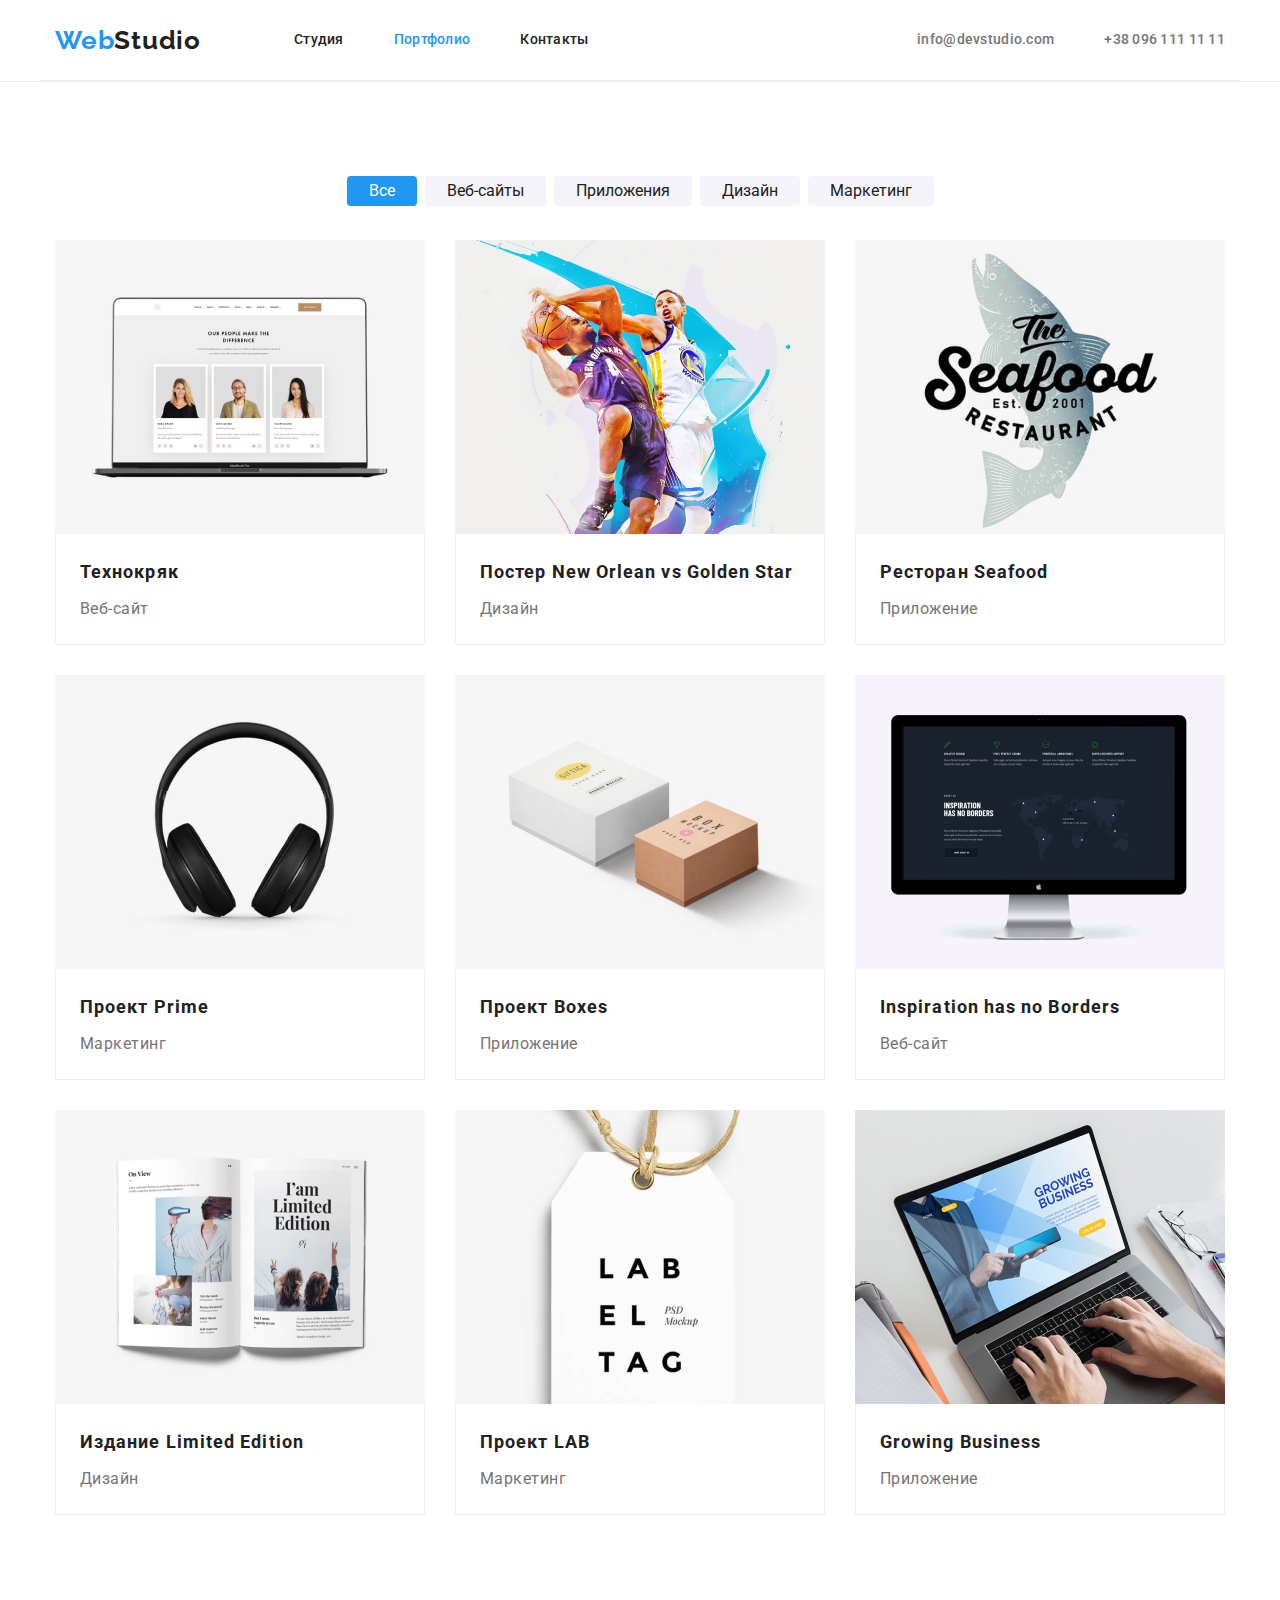
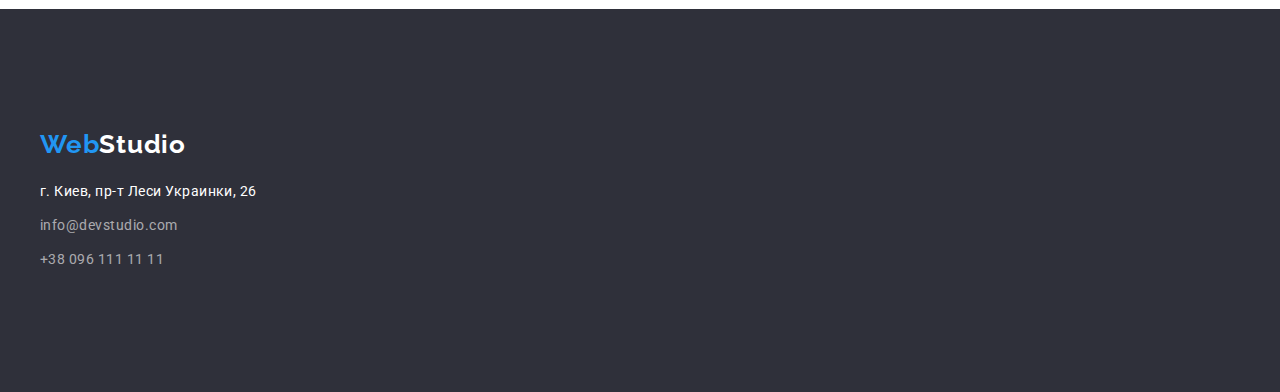
==== portfolio.html @ 36cd6cec "Initial commit" ====
<!DOCTYPE html>
<html lang="ru">

<head>
    <meta charset="UTF-8">
    <meta http-equiv="X-UA-Compatible" content="IE=edge">
    <meta name="viewport" content="width=device-width, initial-scale=1.0">
    <title>Webstudio</title>
    <link rel="stylesheet" href="https://cdn.jsdelivr.net/npm/modern-normalize@1.1.0/modern-normalize.min.css">
    <link rel="stylesheet" href="./css/styles.css">
    <link rel="preconnect" href="https://fonts.googleapis.com">
    <link rel="preconnect" href="https://fonts.gstatic.com" crossorigin>
    <link
        href="https://fonts.googleapis.com/css2?family=Raleway:wght@700&family=Roboto:wght@400;500;700;900&display=swap"
        rel="stylesheet">
</head>

<body class="body">

    <!-- header -->
    <header class="header">
        <div class="header container">
            <a class="logo header-logo-link" href="./index.html">Web<span class="span-h">Studio</span></a>
            <nav class="site-nav">
                <ul class="nav-list">
                    <li class="nav-item">
                        <a class="nav-link header-link" href="./index.html">Студия</a>
                    </li>
                    <li class="nav-item">
                        <a class="nav-link header-link current" href="./portfolio.html">Портфолио</a>
                    </li>
                    <li class="nav-item">
                        <a class="nav-link header-link" href="">Контакты</a>
                    </li>
                </ul>
            </nav>
            <ul class="contact-list">
                <li class="contact-item">
                    <a class="contact-link header-link" href="mailto:info@devstudio.com">info@devstudio.com</a>
                </li>
                <li class="contact-item">
                    <a class="contact-link header-link" href="tel:+380961111111">+38 096 111 11 11</a>
                </li>
            </ul>
        </div>
    </header>

    <!-- main -->
    <main class="main">

        <section class="section">
            <div class="container">
                <h1 class="visually-hidden">Портфолио</h1>
                <!-- Filters -->
                <ul class="filters-list">
                    <li class="filter-item">
                        <button class="filter-btn active" type="button">
                            <span class="pointer">Все</span>
                        </button>
                    </li>
                    <li class="filter-item">
                        <button class="filter-btn" type="button">
                            <span class="pointer">Веб-сайты</span>
                        </button>
                    </li>
                    <li class="filter-item">
                        <button class="filter-btn" type="button">
                            <span class="pointer">Приложения</span>
                        </button>
                    </li>
                    <li class="filter-item">
                        <button class="filter-btn" type="button">
                            <span class="pointer">Дизайн</span>
                        </button>
                    </li>
                    <li class="filter-item">
                        <button class="filter-btn" type="button">
                            <span class="pointer">Маркетинг</span>
                        </button>
                    </li>
                </ul>

                <!-- Projects -->
                <ul class="project-list">
                    <li class="project-item">
                        <a href="">
                            <img class="project-img" src="./images/Portfolio/Projects/img-2.1.jpg"
                                alt="Веб-сайт Технокряк" width="370" height="294">
                            <div class="card-content">
                                <h2 class="title-project">Технокряк</h2>
                                <p class="text-project">Веб-сайт</p>
                            </div>
                        </a>
                    </li>
                    <li class="project-item">
                        <a href="">
                            <img class="project-img" src="./images/Portfolio/Projects/img-2.2.jpg"
                                alt="Дизайн постер New Orlean vs Golden Star" width="370" height="294">
                            <div class="card-content">
                                <h2 class="title-project">Постер <span lang="en">New Orlean vs Golden Star</span></h2>
                                <p class="text-project">Дизайн</p>
                            </div>
                        </a>

                    </li>
                    <li class="project-item">
                        <a href="">
                            <img class="project-img" src="./images/Portfolio/Projects/img-2.3.jpg"
                                alt="Приложение ресторан Seafood" width="370" height="294">
                            <div class="card-content">
                                <h2 class="title-project">Ресторан <span lang="en">Seafood</span></h2>
                                <p class="text-project">Приложение</p>
                            </div>
                        </a>

                    </li>
                    <li class="project-item">
                        <a href="">
                            <img class="project-img" src="./images/Portfolio/Projects/img-2.4.jpg"
                                alt="Маркетинг проект Prime" width="370" height="294">
                            <div class="card-content">
                                <h2 class="title-project">Проект <span lang="en">Prime</span></h2>
                                <p class="text-project">Маркетинг</p>
                            </div>
                        </a>

                    </li>
                    <li class="project-item">
                        <a href="">
                            <img class="project-img" src="./images/Portfolio/Projects/img-2.5.jpg"
                                alt="Приложение проект Boxes" width="370" height="294">
                            <div class="card-content">
                                <h2 class="title-project">Проект <span lang="en">Boxes</span></h2>
                                <p class="text-project">Приложение</p>
                            </div>
                        </a>

                    </li>
                    <li class="project-item">
                        <a href="">
                            <img class="project-img" src="./images/Portfolio/Projects/img-2.6.jpg"
                                alt="Веб-сайт Inspiration has no Borders" width="370" height="294">
                            <div class="card-content">
                                <h2 class="title-project"><span lang="en">Inspiration has no Borders</span></h2>
                                <p class="text-project">Веб-сайт</p>
                            </div>
                        </a>

                    </li>
                    <li class="project-item">
                        <a href="">
                            <img class="project-img" src="./images/Portfolio/Projects/img-2.7.jpg"
                                alt="Дизайн издание Limited Edition" width="370" height="294">
                            <div class="card-content">
                                <h2 class="title-project">Издание <span lang="en">Limited Edition</span></h2>
                                <p class="text-project">Дизайн</p>
                            </div>
                        </a>

                    </li>
                    <li class="project-item">
                        <a href="">
                            <img class="project-img" src="./images/Portfolio/Projects/img-2.8.jpg"
                                alt="Маркетинг проект LAB" width="370" height="294">
                            <div class="card-content">
                                <h2 class="title-project">Проект <span lang="en">LAB</span></h2>
                                <p class="text-project">Маркетинг</p>
                            </div>
                        </a>

                    </li>
                    <li class="project-item">
                        <a href="">
                            <img class="project-img" src="./images/Portfolio/Projects/img-2.9.jpg"
                                alt="Приложение Growing Business" width="370" height="294">
                            <div class="card-content">
                                <h2 class="title-project"><span lang="en">Growing Business</span></h2>
                                <p class="text-project">Приложение</p>
                            </div>
                        </a>

                    </li>
                </ul>
            </div>
        </section>

    </main>

    <!-- footer -->
    <footer class="footer">
        <div class="footer container">
            <a class="logo footer-logo-link" href="./index.html">Web<span class="span-f">Studio</span></a>
            <address class="address">
                <ul>
                    <li class="footer-address-list">
                        <a class="footer-link gps" href="https://goo.gl/maps/1aV7GLh5moSTKQaL6" target="_blank"
                            rel="noopener noreferrer">г. Киев,
                            пр-т Леси Украинки, 26</a>
                    </li>
                    <li class="footer-address-list">
                        <a class="footer-link" href="mailto:info@devstudio.com">info@devstudio.com</a>
                    </li>
                    <li class="footer-address-list">
                        <a class="footer-link" href="tel:+380961111111">+38 096 111 11 11</a>
                    </li>
                </ul>
            </address>
        </div>
    </footer>
</body>

</html>
---- css/styles.css ----
html {
    box-sizing: border-box;
}

*,
*::before,
*::after {
    box-sizing: inherit;
}


h1,
h2,
h3,
h4,
h5,
h6,
p,
ul {
    margin: 0;
    padding: 0;
}

img {
    display: block;
    max-width: 100%;
    height: auto;
}

a {text-decoration: none;}
ul {list-style: none;}
button {border: none;}


:root {
    --main-text-color: #212121;
    --main-2-text-color: #757575;
    --accent-color: #2196F3;
    --white-color: #FFFFFF;
    --bg-hd-ft-color: #2F303A;
    --bg-accent-color: #F5F4FA;
}

body {
    font-family: 'Roboto';
    font-style: normal;
    letter-spacing: 0.03em;
    color: var(--main-text-color);
    background-color: var(--white-color)
}


.section {
    padding-top: 94px;
    padding-bottom: 94px;
}
.container {
    margin-left: auto;
    margin-right: auto;
    padding-left: 15px;
    padding-right: 15px;
    width: 1200px;
}
.header.container {
    display: flex;
    align-items: center;
}


.pointer {
    cursor: pointer;
}

.visually-hidden {
    position: absolute;
    width: 1px;
    height: 1px;
    margin: -1px;
    border: 0;
    padding: 0;

    white-space: nowrap;
    clip-path: inset(100%);
    clip: rect(0 0 0 0);
    overflow: hidden;
}

/* ! HEADER ! */
.header {
    border-bottom: 1px solid #ECECEC;
}
.header-link {
    padding-top: 32px;
    padding-bottom: 32px;
}

/* LOGO */

.logo {
    font-family: 'Raleway';
    font-weight: 700;
        font-size: 26px;
        line-height: 1.19;
        letter-spacing: 0.03em;
        color: var(--accent-color)
}
.header-logo-link {
    margin-right: 93px;
}
.footer-logo-link {
    display: inline-block;
    margin-bottom: 20px;
}
.logo .span-h {
    color: var(--main-text-color);
}
.logo .span-f {
    color: var(--white-color);
}


/* NAV */

.nav-item:not(:last-child) {
    margin-right: 50px;
}

.nav-list {
    display: flex;
    padding: 0;
}

.contact-item:not(:last-child) {
    margin-right: 50px;
}

.contact-list {
    display: flex;
    margin-left: auto;
}
.nav-link {
    display: block;
    font-weight: 500;
    font-size: 14px;
    line-height: 1.14;
    letter-spacing: 0.02em;
    color: var(--main-text-color);
    padding: 32px 0;
}
.contact-link {
    display: block;
    font-weight: 500;
    font-size: 14px;
    line-height: 1.14;
    letter-spacing: 0.02em;
    color: var(--main-2-text-color);
    padding: 32px 0;
}

/* HOVER AND FOCUS IN HEADER */

.header .site-nav .nav-link:hover,
.header .site-nav .nav-link:focus {
    color: var(--accent-color)
}

.header .contact-link:hover,
.header .contact-link:focus {
    color:var(--accent-color)
}

/* COLOR <a> IN HEADER */
.nav-link.current {
    color: var(--accent-color);
}


/* INDEX-MAIN */

/* SECTION-1 */

.hero.section {
    padding: 200px 0;
    background-color: var(--bg-hd-ft-color);
}
.title-hero {
    max-width: 696px;
    margin-left: auto;
    margin-right: auto;
    margin-bottom: 30px;
    font-weight: 900;
    font-size: 44px;
    line-height: 1.36;
    text-align: center;
    letter-spacing: 0.06em;
    color: var(--white-color);
}
.button-hero {
    display: block;
    margin-left: auto;
    margin-right: auto;
    padding: 0;
    font-weight: 700;
    font-size: 16px;
    line-height: 1.87;
    letter-spacing: 0.06em;
    color: var(--white-color);
    background-color: var(--accent-color);
    border-radius: 4px;
}

.pointer.hero-btn {
    display: inline-block;
    padding: 10px 32px;
}

/* SECTION-2 */

.title-benefit {
    margin-bottom: 10px;
    font-size: 14px;
    line-height: 1.14;
}
.text-benefit {
    font-size: 14px;
    line-height: 1.71;
    color: var(--main-2-text-color);
}
.benefits-list {
    display: flex;
}
.benefit-item {
    max-width: 270px;
}
.benefit-item:not(:last-child) {
    margin-right: 30px;
}

/* SECTION-3 */

.section.portfolio {
    padding-top: 0;
}
.section-title {
    text-align: center;
    margin-bottom: 50px;
    font-size: 36px;
    line-height: 1.16;
}
.portfolio-list {
    display: flex;
}
.portfolio-item:not(:last-child) {
    margin-right: 30px;
}

/* SECTION-4 */

.section-team {
    background-color: var(--bg-accent-color);
}
.team-list {
    display: flex;
}
.team-card {
    background-color: var(--white-color);;
    box-shadow: 0px 1px 3px rgba(0, 0, 0, 0.12), 0px 1px 1px rgba(0, 0, 0, 0.14), 0px 2px 1px rgba(0, 0, 0, 0.2);
    border-radius: 0px 0px 4px 4px;
}
.team-card:not(:last-child) {
    margin-right: 30px;
}
.card-tumb {
    padding: 30px 0;
}
.title-card {
    margin-bottom: 10px;
    font-weight: 500;
    font-size: 16px;
    line-height: 1.18;
    text-align: center;
}
.text-card {
    font-size: 16px;
    line-height: 1.18;
    text-align: center;
    color: var(--main-2-text-color);
}

/* PORTFOLIO-MAIN */
                                                              
/* FILTERS */

.filters-list {
    display: flex;
    justify-content: center;
    margin-bottom: 34px;
}
.filter-item:not(:last-child) {
    margin-right: 8px;
}

.filter-btn:hover,
.filter-btn:focus {
    color: var(--white-color);
    background-color: var(--accent-color);
}
.filter-btn {
    border-radius: 4px;
    padding: 6px 22px;
    color: var(--main-text-color);
    background: var(--bg-accent-color);
}
.filter-btn.active {
    color: var(--white-color);
    background-color: var(--accent-color);
}

/* PROJECTS */

.project-list {
    display: flex;
    flex-wrap: wrap;
}
.project-item {
    margin-right: 30px;
    margin-bottom: 30px;
    flex-basis: calc((100% - 60px) / 3);
}
.project-item:nth-of-type(3n) {
    margin: 0;
}
.project-item:nth-last-child(-n + 3) {
    margin-bottom: 0;
}
.card-content {
    padding: 20px 24px;
    border-right: 1px solid rgba(238, 238, 238, 1);
    border-bottom: 1px solid rgba(238, 238, 238, 1);
    border-left: 1px solid rgba(238, 238, 238, 1);
}
.title-project {
    margin-bottom: 4px;
        font-size: 18px;
        line-height: 2;
        letter-spacing: 0.06em;
        color: var(--main-text-color);
}
.text-project {
        font-size: 16px;
        line-height: 1.87;
        color: var(--main-2-text-color);
}

/* ! FOOTER ! */

.footer {
    padding: 60px 0;
    background-color: var(--bg-hd-ft-color);
}

.footer-link.gps {
    font-weight: 400;
        font-size: 14px;
        line-height: 1.71;
        color: var(--white-color)
}
.footer-link {
        font-size: 14px;
        line-height: 1.71;
        color: rgba(255, 255, 255, 0.6);
}
.footer-address-list:not(:last-child) {
    margin-bottom: 10px;
}
.address .footer-link:hover,
.address .footer-link:focus {
    color:var(--accent-color)
}
.address .footer-link:hover,
.address .footer-link:focus {
    color:var(--accent-color)
}
.address {
    font-style: normal;
}
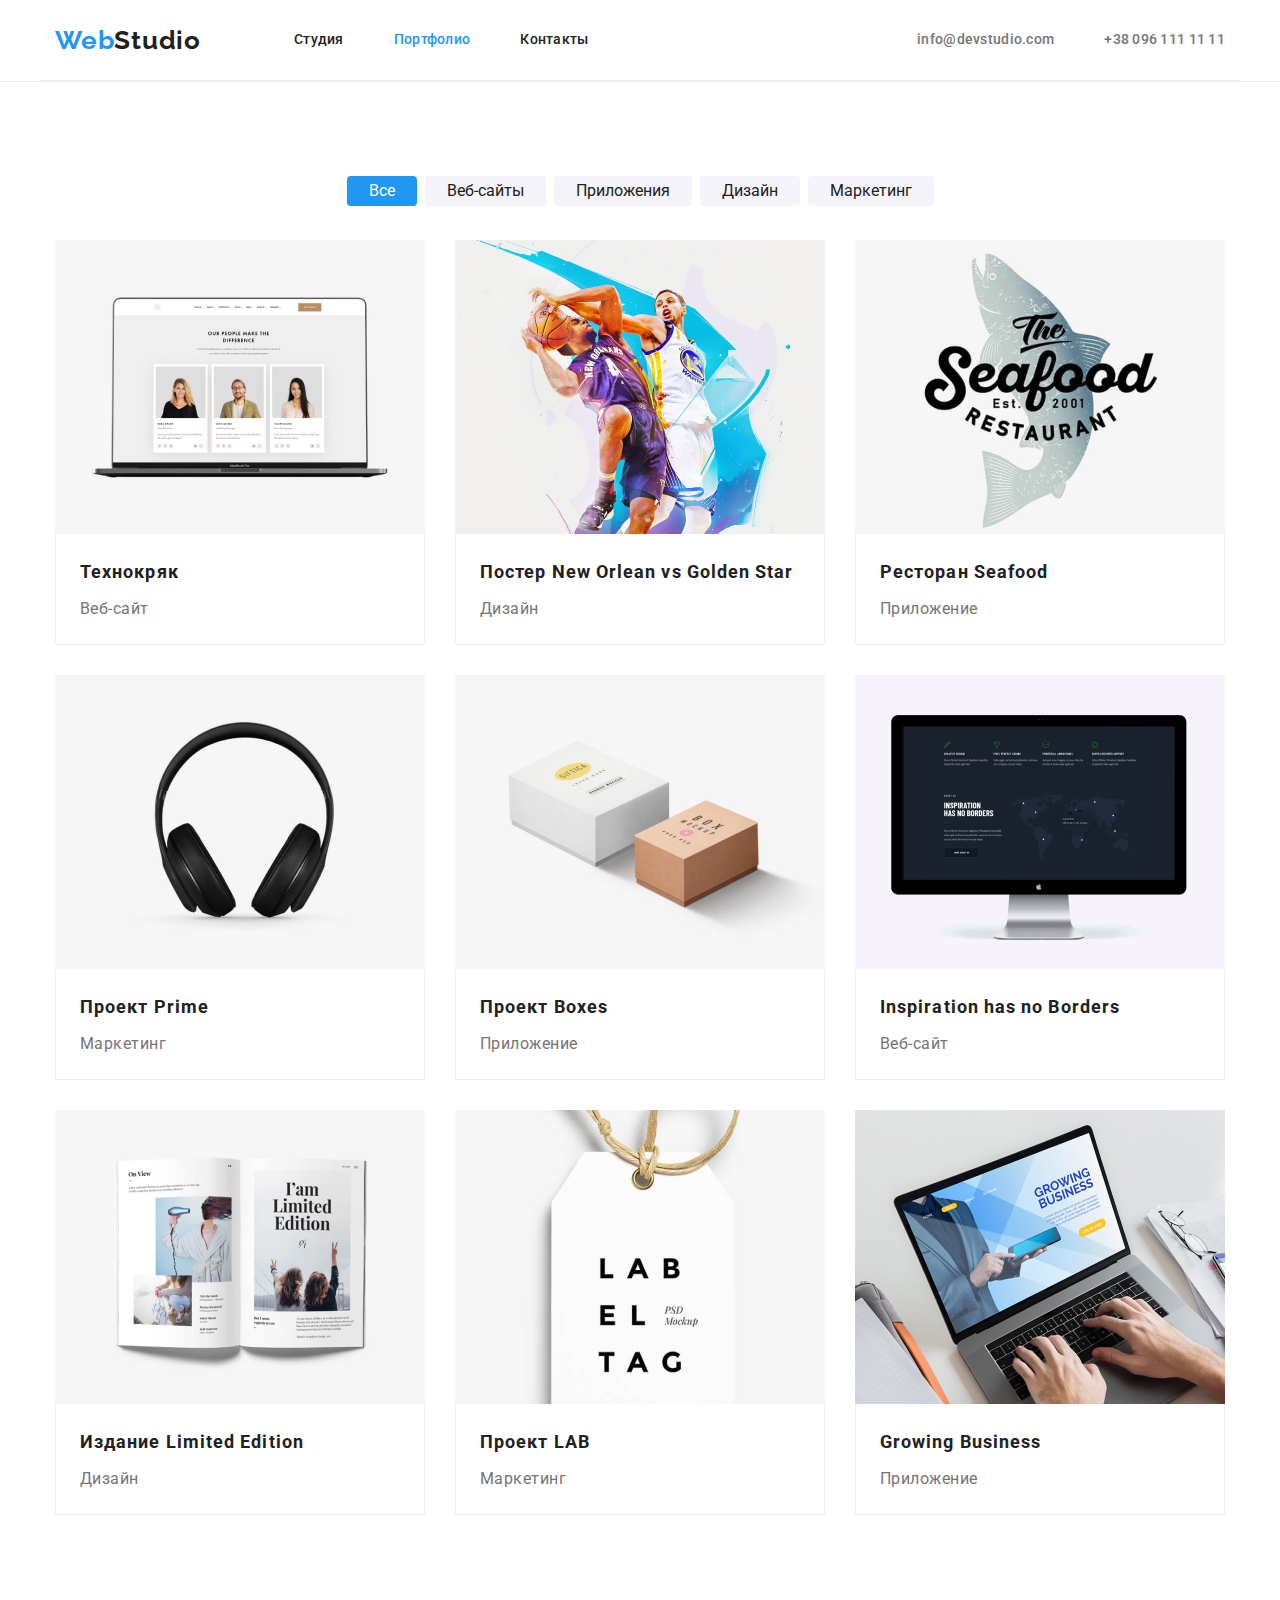
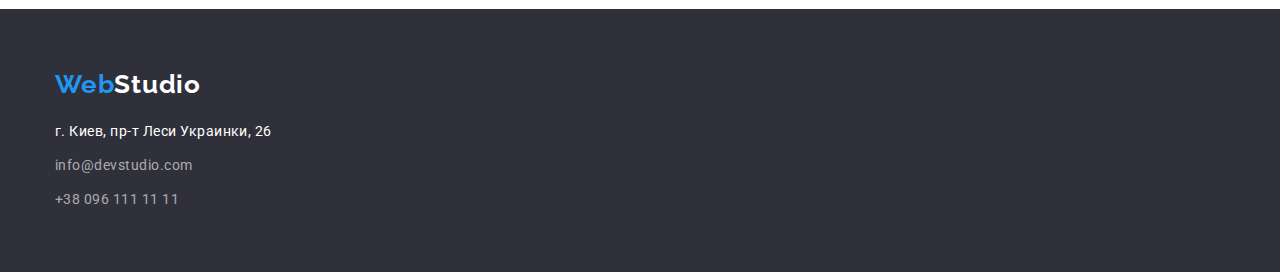
==== commit 5e35b46b: "adds sprite and icons" ====
--- a/portfolio.html
+++ b/portfolio.html
@@ -188,7 +188,7 @@
 
     <!-- footer -->
     <footer class="footer">
-        <div class="footer container">
+        <div class="container">
             <a class="logo footer-logo-link" href="./index.html">Web<span class="span-f">Studio</span></a>
             <address class="address">
                 <ul>
--- a/css/styles.css
+++ b/css/styles.css
@@ -8,6 +8,14 @@
     box-sizing: inherit;
 }
 
+:root {
+    --main-text-color: #212121;
+    --main-2-text-color: #757575;
+    --accent-color: #2196F3;
+    --white-color: #FFFFFF;
+    --bg-hd-ft-color: #2F303A;
+    --bg-accent-color: #F5F4FA;
+}
 
 h1,
 h2,
@@ -31,16 +39,6 @@
 ul {list-style: none;}
 button {border: none;}
 
-
-:root {
-    --main-text-color: #212121;
-    --main-2-text-color: #757575;
-    --accent-color: #2196F3;
-    --white-color: #FFFFFF;
-    --bg-hd-ft-color: #2F303A;
-    --bg-accent-color: #F5F4FA;
-}
-
 body {
     font-family: 'Roboto';
     font-style: normal;
@@ -49,11 +47,11 @@
     background-color: var(--white-color)
 }
 
-
 .section {
     padding-top: 94px;
     padding-bottom: 94px;
 }
+
 .container {
     margin-left: auto;
     margin-right: auto;
@@ -61,11 +59,11 @@
     padding-right: 15px;
     width: 1200px;
 }
+
 .header.container {
     display: flex;
     align-items: center;
 }
-
 
 .pointer {
     cursor: pointer;
@@ -86,9 +84,11 @@
 }
 
 /* ! HEADER ! */
+
 .header {
     border-bottom: 1px solid #ECECEC;
 }
+
 .header-link {
     padding-top: 32px;
     padding-bottom: 32px;
@@ -104,16 +104,20 @@
         letter-spacing: 0.03em;
         color: var(--accent-color)
 }
+
 .header-logo-link {
     margin-right: 93px;
 }
+
 .footer-logo-link {
     display: inline-block;
     margin-bottom: 20px;
 }
+
 .logo .span-h {
     color: var(--main-text-color);
 }
+
 .logo .span-f {
     color: var(--white-color);
 }
@@ -138,6 +142,7 @@
     display: flex;
     margin-left: auto;
 }
+
 .nav-link {
     display: block;
     font-weight: 500;
@@ -147,14 +152,24 @@
     color: var(--main-text-color);
     padding: 32px 0;
 }
+
 .contact-link {
-    display: block;
+    display: flex;
     font-weight: 500;
     font-size: 14px;
     line-height: 1.14;
     letter-spacing: 0.02em;
     color: var(--main-2-text-color);
     padding: 32px 0;
+    align-items: center;
+}
+
+.contact-link.header-link:focus .header-icon {
+    color: var(--accent-color);
+}
+
+.header-icon {
+    margin-right: 10px;
 }
 
 /* HOVER AND FOCUS IN HEADER */
@@ -180,9 +195,17 @@
 /* SECTION-1 */
 
 .hero.section {
+    max-width: 1600px;
+    margin-left: auto;
+    margin-right: auto;
     padding: 200px 0;
     background-color: var(--bg-hd-ft-color);
-}
+    background-image: linear-gradient(rgba(47, 48, 58, 0.4), rgba(47, 48, 58, 0.4)), url(../images/Stydio/Hero/bg-Img.jpg);
+    background-repeat: no-repeat;
+    background-position: center;
+    background-size: cover;
+}
+
 .title-hero {
     max-width: 696px;
     margin-left: auto;
@@ -195,6 +218,7 @@
     letter-spacing: 0.06em;
     color: var(--white-color);
 }
+
 .button-hero {
     display: block;
     margin-left: auto;
@@ -212,6 +236,7 @@
 .pointer.hero-btn {
     display: inline-block;
     padding: 10px 32px;
+    box-shadow: 0px 4px 4px rgb(0 0 0 / 15%);
 }
 
 /* SECTION-2 */
@@ -221,35 +246,55 @@
     font-size: 14px;
     line-height: 1.14;
 }
+
 .text-benefit {
     font-size: 14px;
     line-height: 1.71;
     color: var(--main-2-text-color);
 }
+
 .benefits-list {
     display: flex;
 }
+
 .benefit-item {
     max-width: 270px;
 }
+
 .benefit-item:not(:last-child) {
     margin-right: 30px;
 }
 
+.benefit-icon {
+    display: inline-block;
+    content: "";
+    width: 270px;
+    height: 120px;
+    margin-bottom: 30px;
+    padding: 25px 100px;
+    background-repeat: no-repeat;
+    background-position: center;
+    background-color: var(--bg-accent-color);
+    border-radius: 4px;
+}
+
 /* SECTION-3 */
 
 .section.portfolio {
     padding-top: 0;
 }
+
 .section-title {
     text-align: center;
     margin-bottom: 50px;
     font-size: 36px;
     line-height: 1.16;
 }
+
 .portfolio-list {
     display: flex;
 }
+
 .portfolio-item:not(:last-child) {
     margin-right: 30px;
 }
@@ -259,20 +304,25 @@
 .section-team {
     background-color: var(--bg-accent-color);
 }
+
 .team-list {
     display: flex;
 }
+
 .team-card {
     background-color: var(--white-color);;
     box-shadow: 0px 1px 3px rgba(0, 0, 0, 0.12), 0px 1px 1px rgba(0, 0, 0, 0.14), 0px 2px 1px rgba(0, 0, 0, 0.2);
     border-radius: 0px 0px 4px 4px;
 }
+
 .team-card:not(:last-child) {
     margin-right: 30px;
 }
+
 .card-tumb {
     padding: 30px 0;
 }
+
 .title-card {
     margin-bottom: 10px;
     font-weight: 500;
@@ -280,13 +330,49 @@
     line-height: 1.18;
     text-align: center;
 }
+
 .text-card {
+    margin-bottom: 16px;
     font-size: 16px;
     line-height: 1.18;
     text-align: center;
     color: var(--main-2-text-color);
 }
 
+.team-card-icons {
+    display: flex;
+    padding: 0 32px;
+}
+
+.team-list-icon {
+    width: 44px;
+    height: 44px;
+    margin-right: 10px;
+}
+
+.team-list-icon:nth-of-type(4n) {
+    margin: 0;
+}
+
+.team-link-icon {
+    display: inline-block;
+    width: 44px;
+    height: 44px;
+    padding: 12px;
+    background-color: var(--white-color);
+    border-radius: 50%;
+}
+
+.team-link-icon:hover,
+.team-link-icon:focus {
+    background-color: var(--accent-color);
+}
+
+.team-icon:hover,
+.team-icon:focus {
+    fill: var(--white-color);
+}
+
 /* PORTFOLIO-MAIN */
                                                               
 /* FILTERS */
@@ -296,6 +382,7 @@
     justify-content: center;
     margin-bottom: 34px;
 }
+
 .filter-item:not(:last-child) {
     margin-right: 8px;
 }
@@ -304,13 +391,16 @@
 .filter-btn:focus {
     color: var(--white-color);
     background-color: var(--accent-color);
-}
+    box-shadow: 0px 3px 1px rgba(0, 0, 0, 0.1), 0px 1px 2px rgba(0, 0, 0, 0.08), 0px 2px 2px rgba(0, 0, 0, 0.12);
+}
+
 .filter-btn {
     border-radius: 4px;
     padding: 6px 22px;
     color: var(--main-text-color);
     background: var(--bg-accent-color);
 }
+
 .filter-btn.active {
     color: var(--white-color);
     background-color: var(--accent-color);
@@ -322,23 +412,33 @@
     display: flex;
     flex-wrap: wrap;
 }
+
 .project-item {
     margin-right: 30px;
     margin-bottom: 30px;
     flex-basis: calc((100% - 60px) / 3);
 }
+
+.project-item:hover,
+.project-item:focus {
+    box-shadow: 0px 1px 1px rgba(0, 0, 0, 0.12), 0px 4px 4px rgba(0, 0, 0, 0.06), 1px 4px 6px rgba(0, 0, 0, 0.16);
+}
+
 .project-item:nth-of-type(3n) {
-    margin: 0;
-}
+    margin-right: 0;
+}
+
 .project-item:nth-last-child(-n + 3) {
     margin-bottom: 0;
 }
+
 .card-content {
     padding: 20px 24px;
     border-right: 1px solid rgba(238, 238, 238, 1);
     border-bottom: 1px solid rgba(238, 238, 238, 1);
     border-left: 1px solid rgba(238, 238, 238, 1);
 }
+
 .title-project {
     margin-bottom: 4px;
         font-size: 18px;
@@ -346,6 +446,7 @@
         letter-spacing: 0.06em;
         color: var(--main-text-color);
 }
+
 .text-project {
         font-size: 16px;
         line-height: 1.87;
@@ -365,22 +466,27 @@
         line-height: 1.71;
         color: var(--white-color)
 }
+
 .footer-link {
         font-size: 14px;
         line-height: 1.71;
         color: rgba(255, 255, 255, 0.6);
 }
+
 .footer-address-list:not(:last-child) {
     margin-bottom: 10px;
 }
+
 .address .footer-link:hover,
 .address .footer-link:focus {
     color:var(--accent-color)
 }
+
 .address .footer-link:hover,
 .address .footer-link:focus {
     color:var(--accent-color)
 }
+
 .address {
     font-style: normal;
 }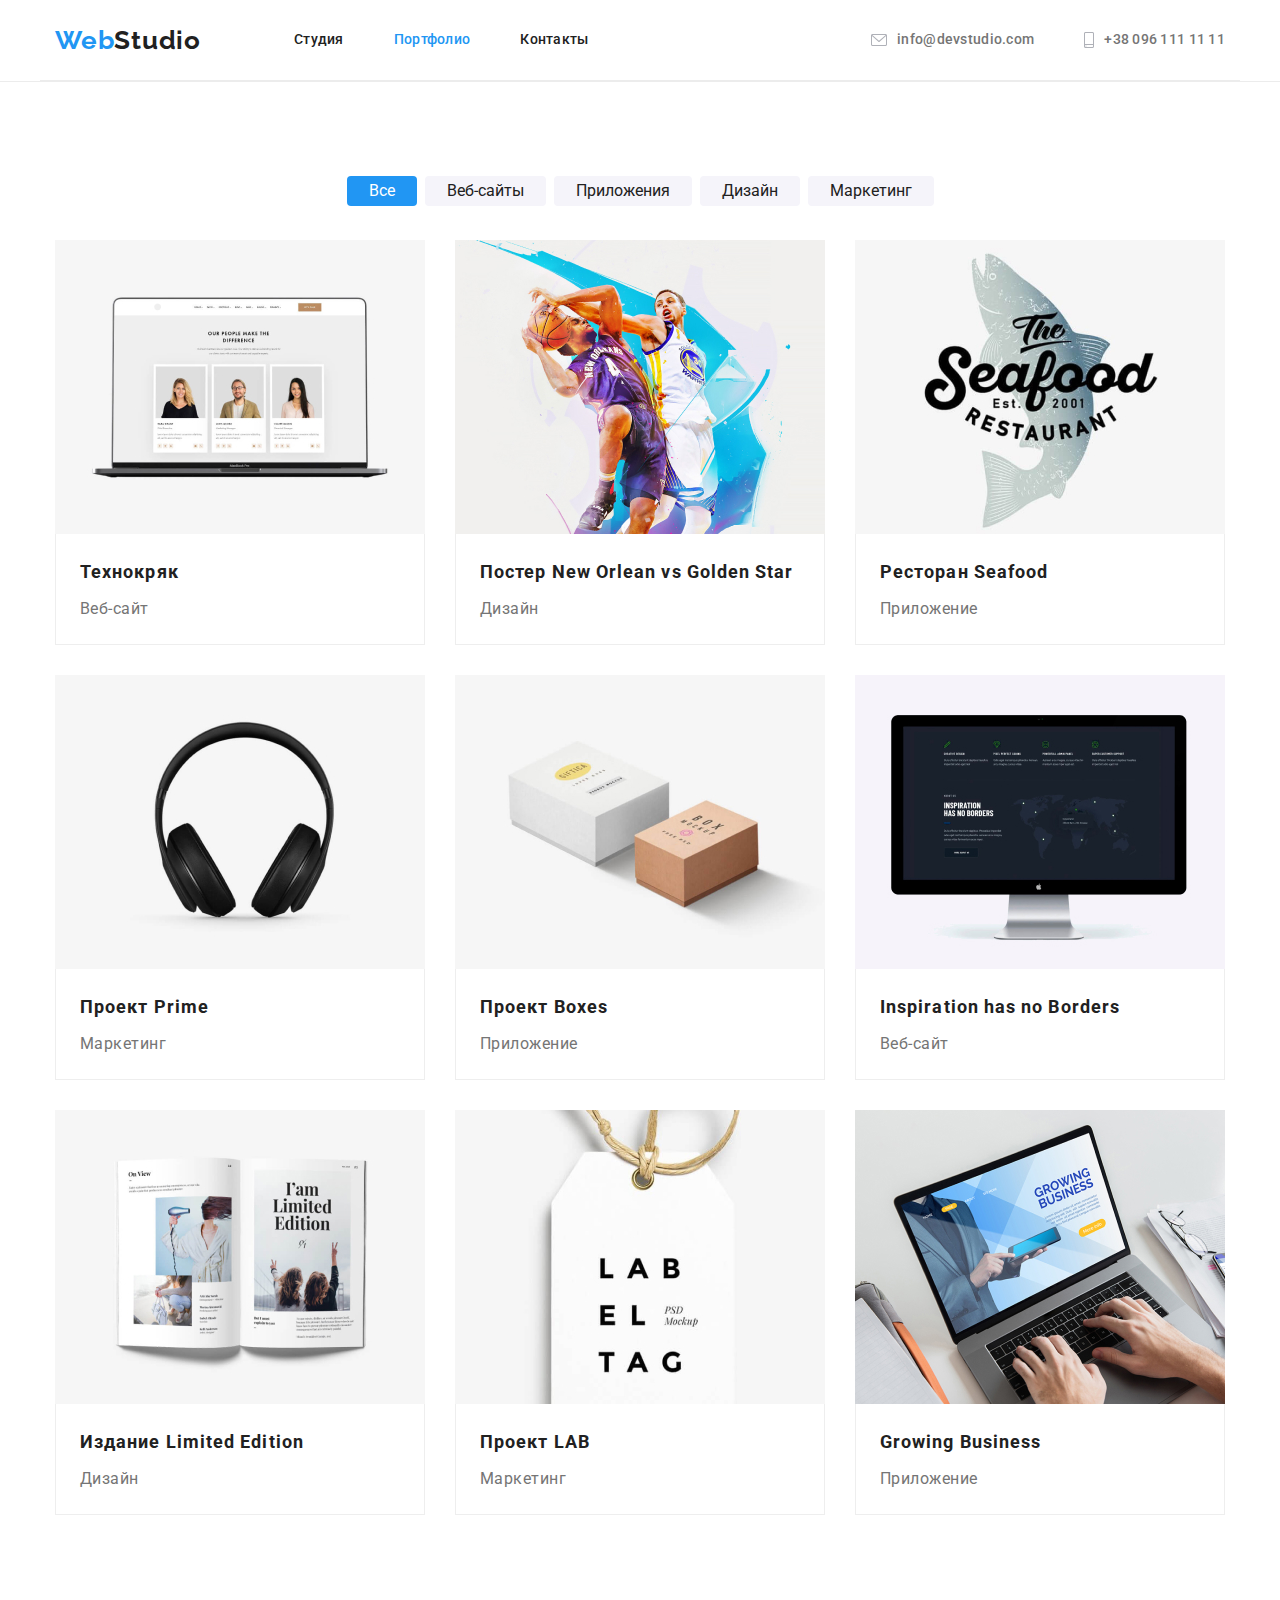
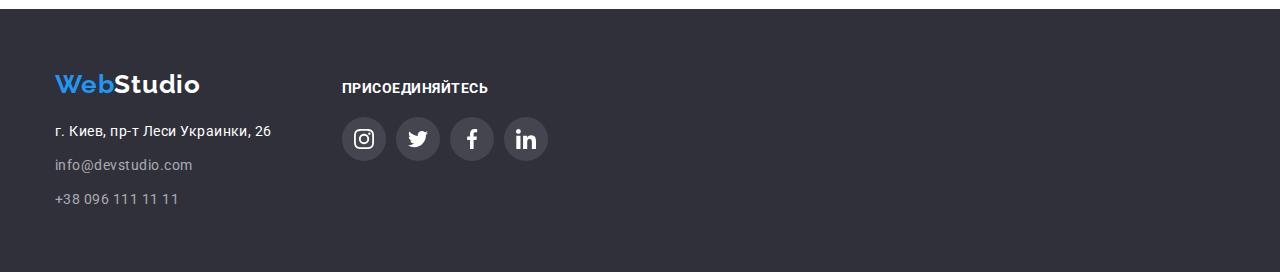
==== commit e400fde0: "adds fixes" ====
--- a/portfolio.html
+++ b/portfolio.html
@@ -36,10 +36,20 @@
             </nav>
             <ul class="contact-list">
                 <li class="contact-item">
-                    <a class="contact-link header-link" href="mailto:info@devstudio.com">info@devstudio.com</a>
+                    <a class="contact-link header-link" href="mailto:info@devstudio.com">
+                        <svg class="header-icon icon" width="16" height="12">
+                            <use href="./images/icons.svg#envelope"></use>
+                        </svg>
+                        info@devstudio.com
+                    </a>
                 </li>
                 <li class="contact-item">
-                    <a class="contact-link header-link" href="tel:+380961111111">+38 096 111 11 11</a>
+                    <a class="contact-link header-link" href="tel:+380961111111">
+                        <svg class="header-icon icon" width="10" height="16">
+                            <use href="./images/icons.svg#smartphone"></use>
+                        </svg>
+                        +38 096 111 11 11
+                    </a>
                 </li>
             </ul>
         </div>
@@ -188,23 +198,60 @@
 
     <!-- footer -->
     <footer class="footer">
-        <div class="container">
-            <a class="logo footer-logo-link" href="./index.html">Web<span class="span-f">Studio</span></a>
-            <address class="address">
-                <ul>
-                    <li class="footer-address-list">
-                        <a class="footer-link gps" href="https://goo.gl/maps/1aV7GLh5moSTKQaL6" target="_blank"
-                            rel="noopener noreferrer">г. Киев,
-                            пр-т Леси Украинки, 26</a>
-                    </li>
-                    <li class="footer-address-list">
-                        <a class="footer-link" href="mailto:info@devstudio.com">info@devstudio.com</a>
-                    </li>
-                    <li class="footer-address-list">
-                        <a class="footer-link" href="tel:+380961111111">+38 096 111 11 11</a>
-                    </li>
-                </ul>
-            </address>
+        <div class="footer container">
+            <div class="footer-address">
+                <a class="logo footer-logo-link" href="./index.html">Web<span class="span-f">Studio</span></a>
+                <address class="address">
+                    <ul>
+                        <li class="footer-address-list">
+                            <a class="footer-link gps" href="https://goo.gl/maps/1aV7GLh5moSTKQaL6" target="_blank"
+                                rel="noopener noreferrer">г. Киев,
+                                пр-т Леси Украинки, 26</a>
+                        </li>
+                        <li class="footer-address-list">
+                            <a class="footer-link" href="mailto:info@devstudio.com">info@devstudio.com</a>
+                        </li>
+                        <li class="footer-address-list">
+                            <a class="footer-link" href="tel:+380961111111">+38 096 111 11 11</a>
+                        </li>
+                    </ul>
+                </address>
+            </div>
+            <div class="footer-social">
+                <strong class="invocation">
+                    присоединяйтесь
+                </strong>
+                <ul class="footer-card-icons">
+                    <li class="footer-list-icon">
+                        <a href="" class="footer-link-icon icon">
+                            <svg class="footer-icon" width="20" height="20">
+                                <use href="./images/icons.svg#instagram"></use>
+                            </svg>
+                        </a>
+                    </li>
+                    <li class="footer-list-icon">
+                        <a href="" class="footer-link-icon icon">
+                            <svg class="footer-icon" width="20" height="20">
+                                <use href="./images/icons.svg#twitter"></use>
+                            </svg>
+                        </a>
+                    </li>
+                    <li class="footer-list-icon">
+                        <a href="" class="footer-link-icon icon">
+                            <svg class="footer-icon" width="20" height="20">
+                                <use href="./images/icons.svg#facebook"></use>
+                            </svg>
+                        </a>
+                    </li>
+                    <li class="footer-list-icon">
+                        <a href="" class="footer-link-icon icon">
+                            <svg class="footer-icon" width="20" height="20">
+                                <use href="./images/icons.svg#linkedin"></use>
+                            </svg>
+                        </a>
+                    </li>
+                </ul>
+            </div>
         </div>
     </footer>
 </body>
--- a/css/styles.css
+++ b/css/styles.css
@@ -15,6 +15,7 @@
     --white-color: #FFFFFF;
     --bg-hd-ft-color: #2F303A;
     --bg-accent-color: #F5F4FA;
+    --icon-cl: #AFB1B8;
 }
 
 h1,
@@ -83,15 +84,51 @@
     overflow: hidden;
 }
 
+.icon {
+    color: var(--icon-cl);
+}
+
 /* ! HEADER ! */
 
 .header {
     border-bottom: 1px solid #ECECEC;
+}
+
+.contact-item:not(:last-child) {
+    margin-right: 50px;
+}
+
+.contact-list {
+    display: flex;
+    margin-left: auto;
+    align-items: center;
 }
 
 .header-link {
     padding-top: 32px;
     padding-bottom: 32px;
+}
+
+.contact-link {
+    display: flex;
+    align-items: center;
+    justify-content: center;
+    padding: 32px 0;
+    font-weight: 500;
+    font-size: 14px;
+    line-height: 1.14;
+    letter-spacing: 0.02em;
+    color: var(--main-2-text-color);
+}
+
+.contact-link.header-link:hover .header-icon,
+.contact-link.header-link:focus .header-icon {
+    fill: var(--accent-color);
+}
+
+.header-icon {
+    margin-right: 10px;
+    fill: currentColor;
 }
 
 /* LOGO */
@@ -106,6 +143,7 @@
 }
 
 .header-logo-link {
+    padding: 24px 0;
     margin-right: 93px;
 }
 
@@ -122,7 +160,6 @@
     color: var(--white-color);
 }
 
-
 /* NAV */
 
 .nav-item:not(:last-child) {
@@ -132,15 +169,6 @@
 .nav-list {
     display: flex;
     padding: 0;
-}
-
-.contact-item:not(:last-child) {
-    margin-right: 50px;
-}
-
-.contact-list {
-    display: flex;
-    margin-left: auto;
 }
 
 .nav-link {
@@ -153,25 +181,6 @@
     padding: 32px 0;
 }
 
-.contact-link {
-    display: flex;
-    font-weight: 500;
-    font-size: 14px;
-    line-height: 1.14;
-    letter-spacing: 0.02em;
-    color: var(--main-2-text-color);
-    padding: 32px 0;
-    align-items: center;
-}
-
-.contact-link.header-link:focus .header-icon {
-    color: var(--accent-color);
-}
-
-.header-icon {
-    margin-right: 10px;
-}
-
 /* HOVER AND FOCUS IN HEADER */
 
 .header .site-nav .nav-link:hover,
@@ -188,7 +197,6 @@
 .nav-link.current {
     color: var(--accent-color);
 }
-
 
 /* INDEX-MAIN */
 
@@ -214,6 +222,7 @@
     font-weight: 900;
     font-size: 44px;
     line-height: 1.36;
+    text-transform: uppercase;
     text-align: center;
     letter-spacing: 0.06em;
     color: var(--white-color);
@@ -233,10 +242,14 @@
     border-radius: 4px;
 }
 
+.button-hero:hover,
+.button-hero:focus {
+    box-shadow: 0px 4px 4px rgb(0 0 0 / 15%);
+}
+
 .pointer.hero-btn {
     display: inline-block;
     padding: 10px 32px;
-    box-shadow: 0px 4px 4px rgb(0 0 0 / 15%);
 }
 
 /* SECTION-2 */
@@ -289,6 +302,7 @@
     margin-bottom: 50px;
     font-size: 36px;
     line-height: 1.16;
+    letter-spacing: 0.03em;
 }
 
 .portfolio-list {
@@ -339,6 +353,8 @@
     color: var(--main-2-text-color);
 }
 
+/* team social icons */
+
 .team-card-icons {
     display: flex;
     padding: 0 32px;
@@ -355,7 +371,9 @@
 }
 
 .team-link-icon {
-    display: inline-block;
+    display: flex;
+    align-items: center;
+    justify-content: center;
     width: 44px;
     height: 44px;
     padding: 12px;
@@ -366,12 +384,52 @@
 .team-link-icon:hover,
 .team-link-icon:focus {
     background-color: var(--accent-color);
-}
-
-.team-icon:hover,
-.team-icon:focus {
-    fill: var(--white-color);
-}
+    color: var(--white-color);
+}
+
+.team-icon {
+    fill: currentColor;
+}
+
+/* SECTION-5 */
+
+.customers-list {
+    display: flex;
+    align-items: center;
+    justify-content: center;
+    align-content: center;
+}
+
+.customer-item:not(:last-child) {
+    margin-right: 30px;
+}
+
+.customer-link {
+    display: inline-block;
+    padding: 16px 32px;
+    Width: 170px;
+    Height: 92px;
+
+    border: 2px solid #AFB1B8;
+    border-radius: 4px;
+}
+
+.customer-link:hover,
+.customer-link:focus {
+    color: var(--accent-color);
+    border-color: var(--accent-color);
+}
+
+.customer-icon {
+    fill: currentColor;
+}
+
+.customer-icon:hover,
+.customer-icon:focus {
+    fill: var(--accent-color);
+}
+
+
 
 /* PORTFOLIO-MAIN */
                                                               
@@ -460,6 +518,16 @@
     background-color: var(--bg-hd-ft-color);
 }
 
+.footer.container {
+    display: flex;
+    align-items: baseline;
+    padding: 0 15px;
+}
+
+.footer-address {
+    margin-right: 70px;
+}
+
 .footer-link.gps {
     font-weight: 400;
         font-size: 14px;
@@ -489,4 +557,52 @@
 
 .address {
     font-style: normal;
+}
+
+/* footer social icons */
+
+.invocation {
+    display: inline-block;
+    margin-bottom: 20px;
+    font-size: 14px;
+    line-height: 1.14;
+    text-transform: uppercase;
+    color: #FFFFFF;
+}
+
+.footer-card-icons {
+    display: flex;
+    padding: 0;
+}
+
+.footer-list-icon {
+    width: 44px;
+    height: 44px;
+    margin-right: 10px;
+}
+
+.footer-list-icon:nth-of-type(4n) {
+    margin: 0;
+}
+
+.footer-link-icon {
+    display: flex;
+    align-items: center;
+    justify-content: center;
+    width: 44px;
+    height: 44px;
+    padding: 12px;
+    color: var(--white-color);
+    background-color: rgba(255, 255, 255, 0.1);
+    border-radius: 50%;
+}
+
+.footer-link-icon:hover,
+.footer-link-icon:focus {
+    background-color: var(--accent-color);
+    color: var(--white-color);
+}
+
+.footer-icon {
+    fill: currentColor;
 }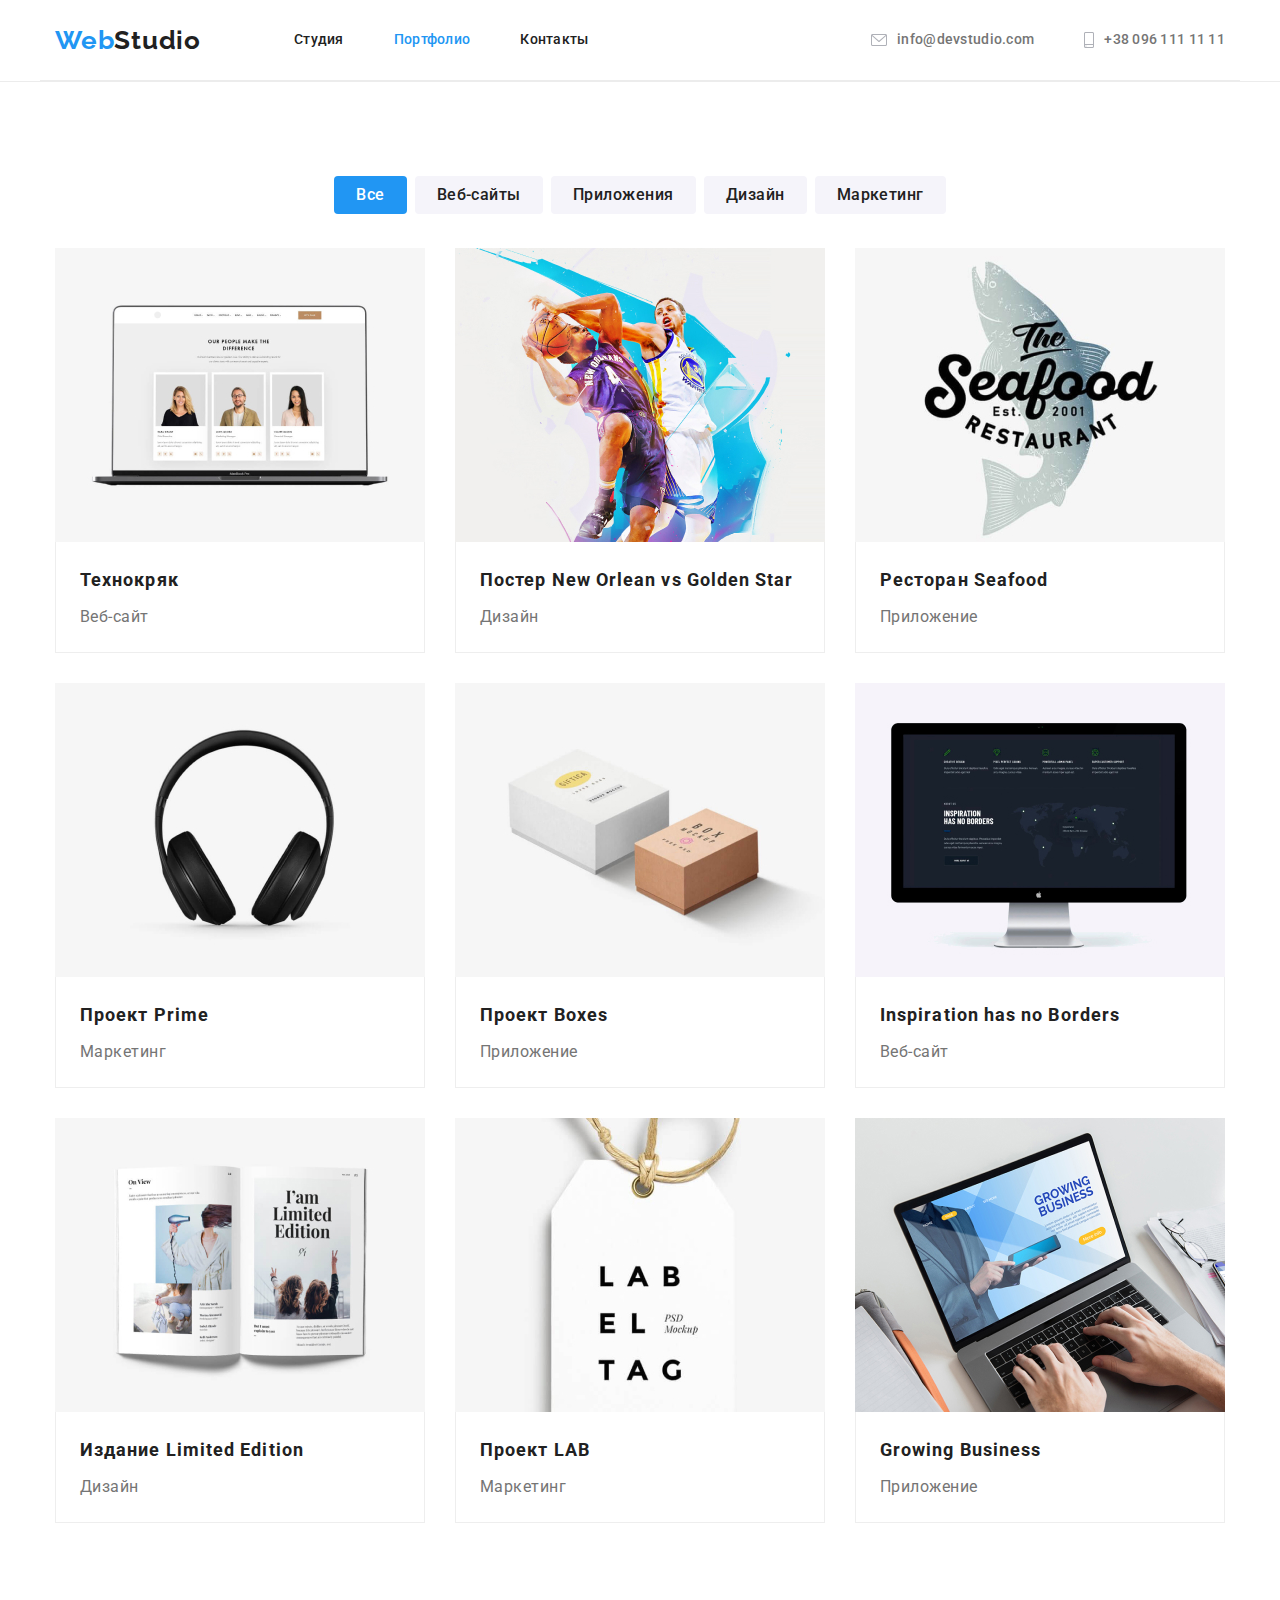
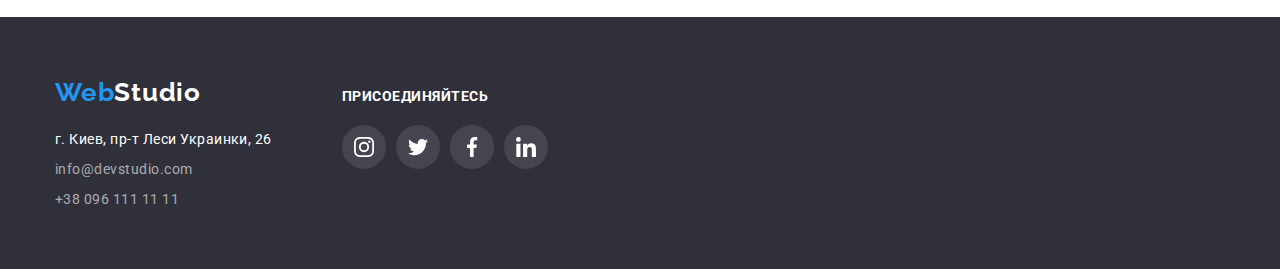
==== commit b1e5ef52: "adds fixes" ====
--- a/portfolio.html
+++ b/portfolio.html
@@ -64,36 +64,26 @@
                 <!-- Filters -->
                 <ul class="filters-list">
                     <li class="filter-item">
-                        <button class="filter-btn active" type="button">
-                            <span class="pointer">Все</span>
-                        </button>
-                    </li>
-                    <li class="filter-item">
-                        <button class="filter-btn" type="button">
-                            <span class="pointer">Веб-сайты</span>
-                        </button>
-                    </li>
-                    <li class="filter-item">
-                        <button class="filter-btn" type="button">
-                            <span class="pointer">Приложения</span>
-                        </button>
-                    </li>
-                    <li class="filter-item">
-                        <button class="filter-btn" type="button">
-                            <span class="pointer">Дизайн</span>
-                        </button>
-                    </li>
-                    <li class="filter-item">
-                        <button class="filter-btn" type="button">
-                            <span class="pointer">Маркетинг</span>
-                        </button>
+                        <button class="filter-btn active" type="button">Все</button>
+                    </li>
+                    <li class="filter-item">
+                        <button class="filter-btn" type="button">Веб-сайты</button>
+                    </li>
+                    <li class="filter-item">
+                        <button class="filter-btn" type="button">Приложения</button>
+                    </li>
+                    <li class="filter-item">
+                        <button class="filter-btn" type="button">Дизайн</button>
+                    </li>
+                    <li class="filter-item">
+                        <button class="filter-btn" type="button">Маркетинг</button>
                     </li>
                 </ul>
 
                 <!-- Projects -->
                 <ul class="project-list">
                     <li class="project-item">
-                        <a href="">
+                        <a class="project-link" href="">
                             <img class="project-img" src="./images/Portfolio/Projects/img-2.1.jpg"
                                 alt="Веб-сайт Технокряк" width="370" height="294">
                             <div class="card-content">
@@ -103,7 +93,7 @@
                         </a>
                     </li>
                     <li class="project-item">
-                        <a href="">
+                        <a class="project-link" href="">
                             <img class="project-img" src="./images/Portfolio/Projects/img-2.2.jpg"
                                 alt="Дизайн постер New Orlean vs Golden Star" width="370" height="294">
                             <div class="card-content">
@@ -114,7 +104,7 @@
 
                     </li>
                     <li class="project-item">
-                        <a href="">
+                        <a class="project-link" href="">
                             <img class="project-img" src="./images/Portfolio/Projects/img-2.3.jpg"
                                 alt="Приложение ресторан Seafood" width="370" height="294">
                             <div class="card-content">
@@ -125,7 +115,7 @@
 
                     </li>
                     <li class="project-item">
-                        <a href="">
+                        <a class="project-link" href="">
                             <img class="project-img" src="./images/Portfolio/Projects/img-2.4.jpg"
                                 alt="Маркетинг проект Prime" width="370" height="294">
                             <div class="card-content">
@@ -136,7 +126,7 @@
 
                     </li>
                     <li class="project-item">
-                        <a href="">
+                        <a class="project-link" href="">
                             <img class="project-img" src="./images/Portfolio/Projects/img-2.5.jpg"
                                 alt="Приложение проект Boxes" width="370" height="294">
                             <div class="card-content">
@@ -147,7 +137,7 @@
 
                     </li>
                     <li class="project-item">
-                        <a href="">
+                        <a class="project-link" href="">
                             <img class="project-img" src="./images/Portfolio/Projects/img-2.6.jpg"
                                 alt="Веб-сайт Inspiration has no Borders" width="370" height="294">
                             <div class="card-content">
@@ -158,7 +148,7 @@
 
                     </li>
                     <li class="project-item">
-                        <a href="">
+                        <a class="project-link" href="">
                             <img class="project-img" src="./images/Portfolio/Projects/img-2.7.jpg"
                                 alt="Дизайн издание Limited Edition" width="370" height="294">
                             <div class="card-content">
@@ -169,7 +159,7 @@
 
                     </li>
                     <li class="project-item">
-                        <a href="">
+                        <a class="project-link" href="">
                             <img class="project-img" src="./images/Portfolio/Projects/img-2.8.jpg"
                                 alt="Маркетинг проект LAB" width="370" height="294">
                             <div class="card-content">
@@ -180,7 +170,7 @@
 
                     </li>
                     <li class="project-item">
-                        <a href="">
+                        <a class="project-link" href="">
                             <img class="project-img" src="./images/Portfolio/Projects/img-2.9.jpg"
                                 alt="Приложение Growing Business" width="370" height="294">
                             <div class="card-content">
--- a/css/styles.css
+++ b/css/styles.css
@@ -64,10 +64,6 @@
 .header.container {
     display: flex;
     align-items: center;
-}
-
-.pointer {
-    cursor: pointer;
 }
 
 .visually-hidden {
@@ -247,8 +243,9 @@
     box-shadow: 0px 4px 4px rgb(0 0 0 / 15%);
 }
 
-.pointer.hero-btn {
+.hero-btn {
     display: inline-block;
+    cursor: pointer;
     padding: 10px 32px;
 }
 
@@ -278,17 +275,18 @@
     margin-right: 30px;
 }
 
+.icon-wrapping {
+    display: flex;
+    align-items: center;
+    justify-content: center;
+    height: 120px;
+    margin-bottom: 30px;
+    background-color: var(--bg-accent-color);
+    border-radius: 4px;
+}
+
 .benefit-icon {
     display: inline-block;
-    content: "";
-    width: 270px;
-    height: 120px;
-    margin-bottom: 30px;
-    padding: 25px 100px;
-    background-repeat: no-repeat;
-    background-position: center;
-    background-color: var(--bg-accent-color);
-    border-radius: 4px;
 }
 
 /* SECTION-3 */
@@ -357,26 +355,24 @@
 
 .team-card-icons {
     display: flex;
-    padding: 0 32px;
+    align-items: center;
+    justify-content: center;
 }
 
 .team-list-icon {
+    margin-right: 10px;
+}
+
+.team-list-icon:nth-of-type(4n) {
+    margin: 0;
+}
+
+.team-link-icon {
+    display: flex;
+    align-items: center;
+    justify-content: center;
     width: 44px;
     height: 44px;
-    margin-right: 10px;
-}
-
-.team-list-icon:nth-of-type(4n) {
-    margin: 0;
-}
-
-.team-link-icon {
-    display: flex;
-    align-items: center;
-    justify-content: center;
-    width: 44px;
-    height: 44px;
-    padding: 12px;
     background-color: var(--white-color);
     border-radius: 50%;
 }
@@ -405,13 +401,17 @@
 }
 
 .customer-link {
-    display: inline-block;
-    padding: 16px 32px;
+    display: flex;
+    align-items: center;
+    justify-content: center;
     Width: 170px;
     Height: 92px;
-
-    border: 2px solid #AFB1B8;
+    border: 1px solid #AFB1B8;
     border-radius: 4px;
+}
+
+.customer-icon {
+    fill: currentColor;
 }
 
 .customer-link:hover,
@@ -420,16 +420,10 @@
     border-color: var(--accent-color);
 }
 
-.customer-icon {
-    fill: currentColor;
-}
-
-.customer-icon:hover,
-.customer-icon:focus {
+.customer-link:hover .customer-icon.icon,
+.customer-link:focus .customer-icon.icon {
     fill: var(--accent-color);
 }
-
-
 
 /* PORTFOLIO-MAIN */
                                                               
@@ -453,10 +447,15 @@
 }
 
 .filter-btn {
-    border-radius: 4px;
+    cursor: pointer;
+    font-weight: 500;
+    font-size: 16px;
+    line-height: 1.62;
+    letter-spacing: 0.03em;
     padding: 6px 22px;
     color: var(--main-text-color);
     background: var(--bg-accent-color);
+    border-radius: 4px;
 }
 
 .filter-btn.active {
@@ -477,8 +476,12 @@
     flex-basis: calc((100% - 60px) / 3);
 }
 
-.project-item:hover,
-.project-item:focus {
+.project-link {
+    display: block;
+}
+
+.project-link:hover,
+.project-link:focus {
     box-shadow: 0px 1px 1px rgba(0, 0, 0, 0.12), 0px 4px 4px rgba(0, 0, 0, 0.06), 1px 4px 6px rgba(0, 0, 0, 0.16);
 }
 
@@ -541,8 +544,12 @@
         color: rgba(255, 255, 255, 0.6);
 }
 
+.footer-address-list {
+    max-height: 21px;
+}
+
 .footer-address-list:not(:last-child) {
-    margin-bottom: 10px;
+    margin-bottom: 9px;
 }
 
 .address .footer-link:hover,
